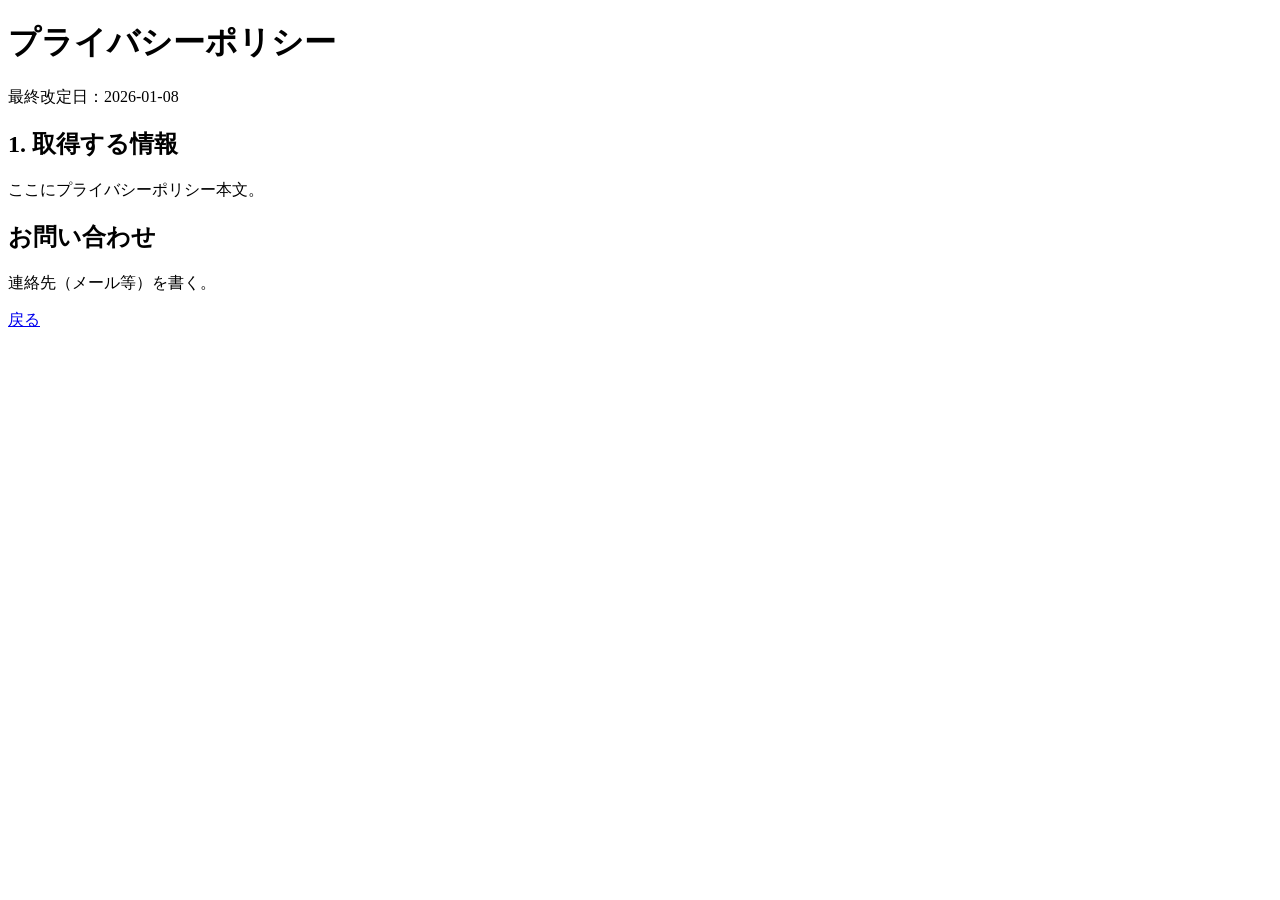
==== privacy.html @ bd1b7982 "プライバシーポリシー" ====
<!doctype html>
<html lang="ja">
<head>
  <meta charset="utf-8" />
  <meta name="viewport" content="width=device-width,initial-scale=1" />
  <title>プライバシーポリシー</title>
</head>
<body>
  <h1>プライバシーポリシー</h1>
  <p>最終改定日：2026-01-08</p>

  <h2>1. 取得する情報</h2>
  <p>ここにプライバシーポリシー本文。</p>

  <h2>お問い合わせ</h2>
  <p>連絡先（メール等）を書く。</p>

  <p><a href="./index.html">戻る</a></p>
</body>
</html>
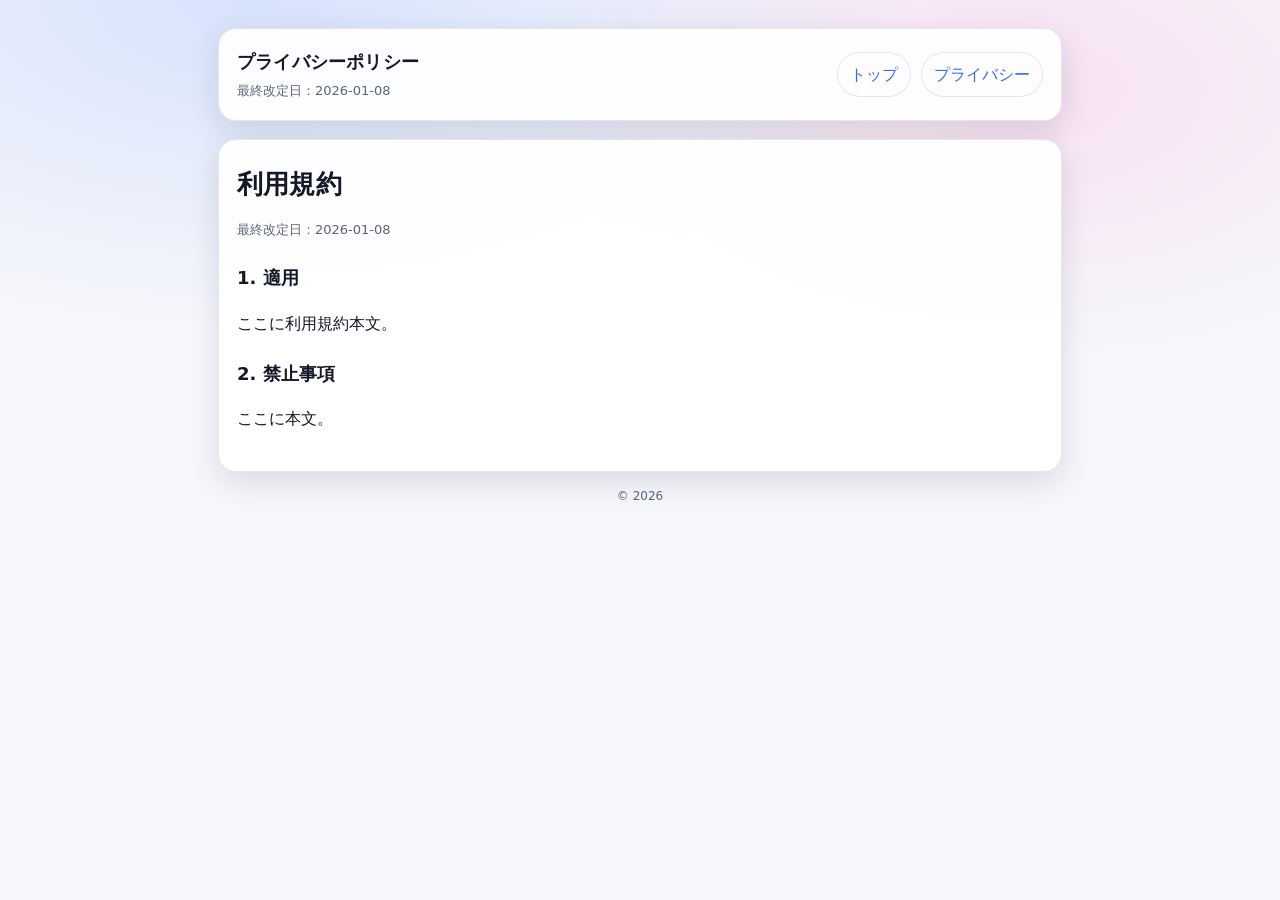
==== commit 7dfd7575: "プライバシーポリシー" ====
--- a/privacy.html
+++ b/privacy.html
@@ -4,17 +4,33 @@
   <meta charset="utf-8" />
   <meta name="viewport" content="width=device-width,initial-scale=1" />
   <title>プライバシーポリシー</title>
+  <link rel="stylesheet" href="./style.css">
 </head>
 <body>
-  <h1>プライバシーポリシー</h1>
-  <p>最終改定日：2026-01-08</p>
+  <div class="container">
+    <div class="header">
+      <div class="brand">
+        <div class="title">プライバシーポリシー</div>
+        <div class="subtitle">最終改定日：2026-01-08</div>
+      </div>
+      <div class="nav">
+        <a href="./index.html">トップ</a>
+        <a href="./privacy.html">プライバシー</a>
+      </div>
+    </div>
 
-  <h2>1. 取得する情報</h2>
-  <p>ここにプライバシーポリシー本文。</p>
+    <div class="main">
+      <h1>利用規約</h1>
+      <p class="muted">最終改定日：2026-01-08</p>
 
-  <h2>お問い合わせ</h2>
-  <p>連絡先（メール等）を書く。</p>
+      <h2>1. 適用</h2>
+      <p>ここに利用規約本文。</p>
 
-  <p><a href="./index.html">戻る</a></p>
+      <h2>2. 禁止事項</h2>
+      <p>ここに本文。</p>
+    </div>
+
+    <div class="footer">© 2026</div>
+  </div>
 </body>
 </html>
--- a/style.css
+++ b/style.css
@@ -0,0 +1,123 @@
+:root{
+  --bg:#0b1020;
+  --card:#111a33;
+  --text:#e9ecf5;
+  --muted:#aeb7d6;
+  --line:rgba(255,255,255,.10);
+  --accent:#7aa2ff;
+  --shadow:0 10px 30px rgba(0,0,0,.35);
+  --radius:18px;
+}
+
+/* ユーザーがライトモード希望なら自動で切り替え */
+@media (prefers-color-scheme: light){
+  :root{
+    --bg:#f6f7fb;
+    --card:#ffffff;
+    --text:#141827;
+    --muted:#5c647a;
+    --line:rgba(20,24,39,.10);
+    --accent:#2f6bff;
+    --shadow:0 10px 30px rgba(20,24,39,.12);
+  }
+}
+
+*{ box-sizing:border-box; }
+html,body{ height:100%; }
+
+body{
+  margin:0;
+  font-family: system-ui, -apple-system, "Segoe UI", Roboto, "Noto Sans JP", sans-serif;
+  line-height:1.7;
+  background: radial-gradient(1200px 600px at 20% 0%, rgba(122,162,255,.25), transparent 55%),
+              radial-gradient(900px 500px at 80% 10%, rgba(255,122,198,.18), transparent 55%),
+              var(--bg);
+  color:var(--text);
+}
+
+a{ color:var(--accent); text-decoration:none; }
+a:hover{ text-decoration:underline; }
+
+.container{
+  max-width: 880px;
+  margin: 0 auto;
+  padding: 28px 18px 56px;
+}
+
+.header{
+  display:flex;
+  align-items:center;
+  justify-content:space-between;
+  gap:14px;
+  padding: 18px 18px;
+  border:1px solid var(--line);
+  background: color-mix(in srgb, var(--card) 92%, transparent);
+  border-radius: var(--radius);
+  box-shadow: var(--shadow);
+}
+
+.brand{
+  display:flex;
+  flex-direction:column;
+  gap:2px;
+}
+.brand .title{
+  font-size: 18px;
+  font-weight: 700;
+  letter-spacing:.2px;
+}
+.brand .subtitle{
+  font-size: 13px;
+  color: var(--muted);
+}
+
+.nav{
+  display:flex;
+  gap:10px;
+  flex-wrap:wrap;
+}
+.nav a{
+  padding: 8px 12px;
+  border-radius: 999px;
+  border:1px solid var(--line);
+  background: rgba(255,255,255,.04);
+}
+
+.main{
+  margin-top: 18px;
+  padding: 22px 18px;
+  border:1px solid var(--line);
+  background: color-mix(in srgb, var(--card) 92%, transparent);
+  border-radius: var(--radius);
+  box-shadow: var(--shadow);
+}
+
+h1{
+  margin: 0 0 10px;
+  font-size: 26px;
+  letter-spacing:.2px;
+}
+h2{
+  margin: 22px 0 8px;
+  font-size: 18px;
+}
+p, li{
+  color: var(--text);
+}
+.muted{
+  color: var(--muted);
+  font-size: 13px;
+}
+
+hr{
+  border:0;
+  border-top:1px solid var(--line);
+  margin: 20px 0;
+}
+
+.footer{
+  margin-top: 14px;
+  color: var(--muted);
+  font-size: 12px;
+  text-align:center;
+}
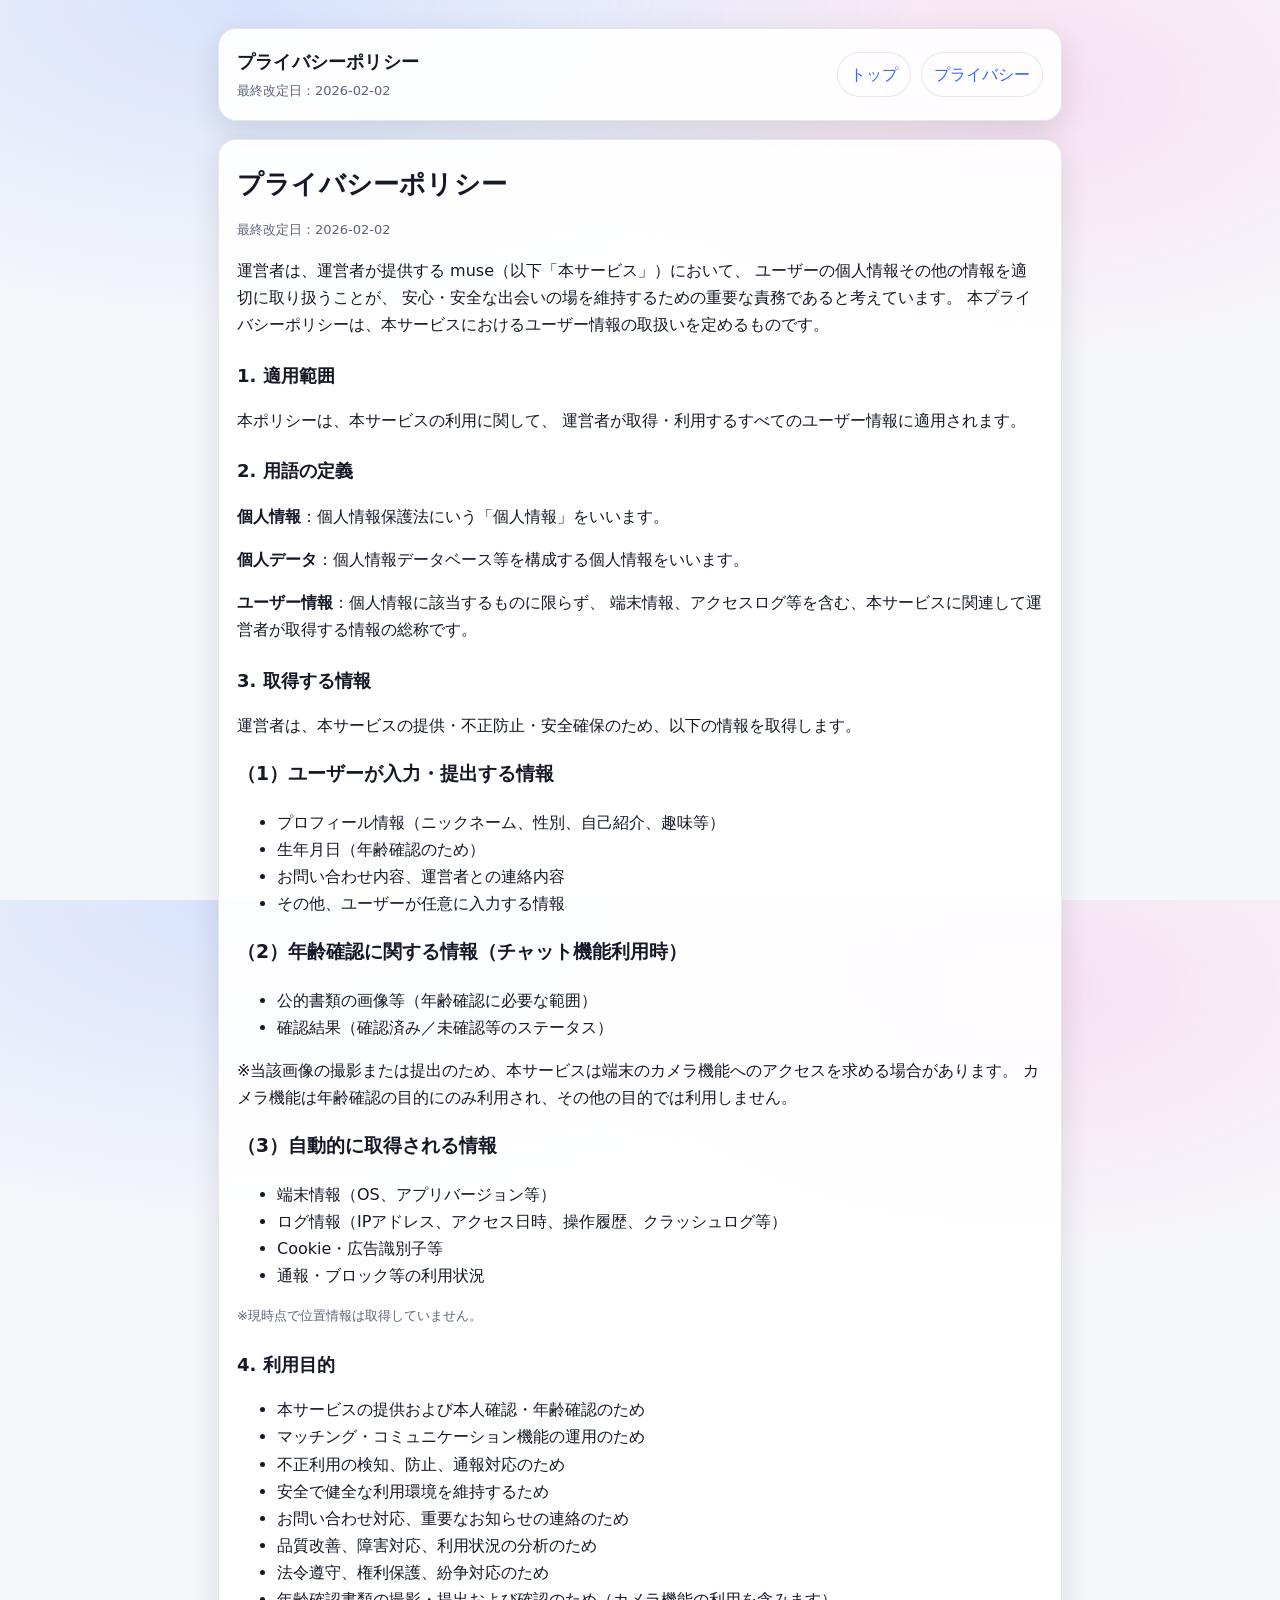
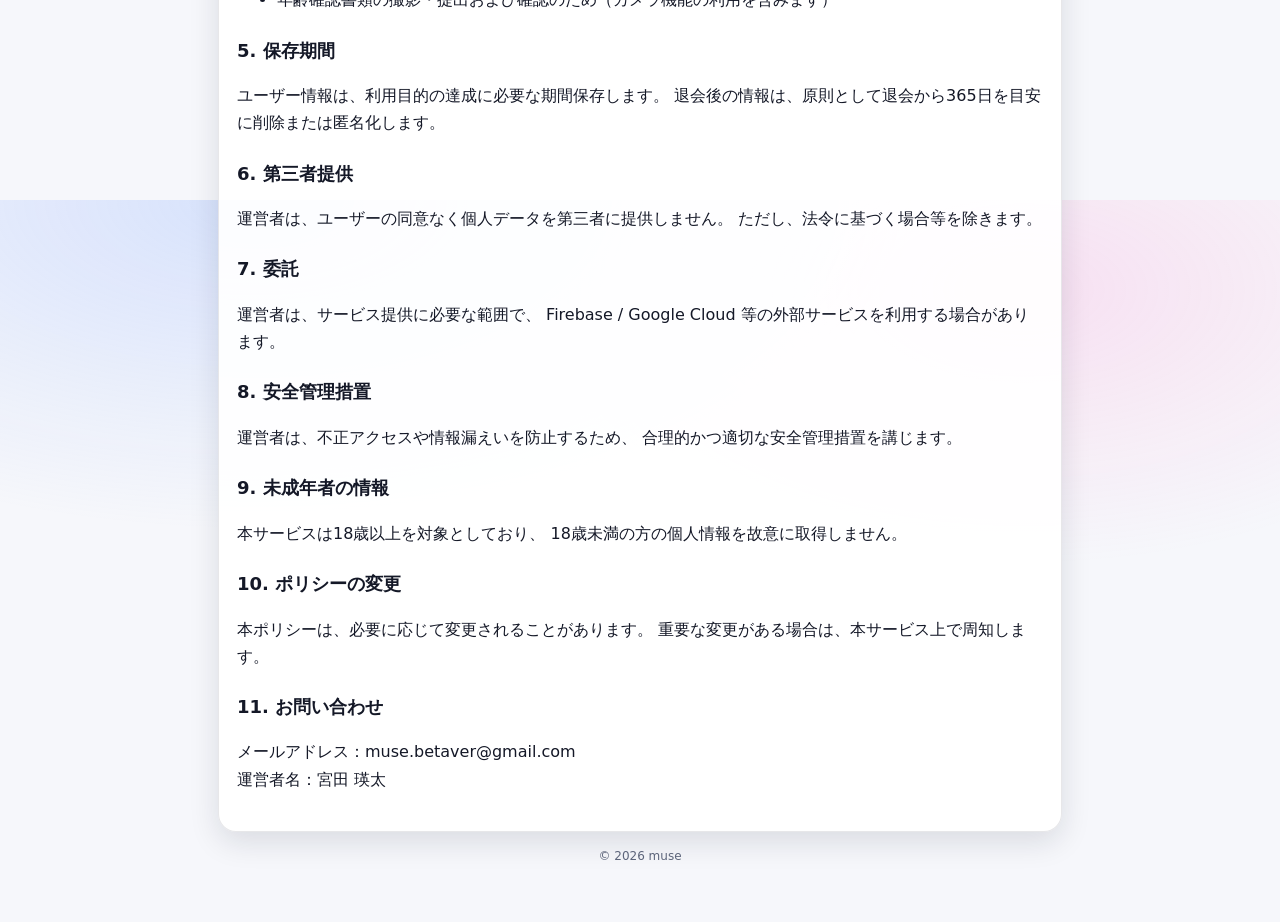
==== commit dbd30ea5: "プライバシーポリシーの内容を変更" ====
--- a/privacy.html
+++ b/privacy.html
@@ -11,7 +11,7 @@
     <div class="header">
       <div class="brand">
         <div class="title">プライバシーポリシー</div>
-        <div class="subtitle">最終改定日：2026-01-08</div>
+        <div class="subtitle">最終改定日：2026-02-02</div>
       </div>
       <div class="nav">
         <a href="./index.html">トップ</a>
@@ -20,17 +20,119 @@
     </div>
 
     <div class="main">
-      <h1>利用規約</h1>
-      <p class="muted">最終改定日：2026-01-08</p>
+      <h1>プライバシーポリシー</h1>
+      <p class="muted">最終改定日：2026-02-02</p>
 
-      <h2>1. 適用</h2>
-      <p>ここに利用規約本文。</p>
+      <p>
+        運営者は、運営者が提供する muse（以下「本サービス」）において、
+        ユーザーの個人情報その他の情報を適切に取り扱うことが、
+        安心・安全な出会いの場を維持するための重要な責務であると考えています。
+        本プライバシーポリシーは、本サービスにおけるユーザー情報の取扱いを定めるものです。
+      </p>
 
-      <h2>2. 禁止事項</h2>
-      <p>ここに本文。</p>
+      <h2>1. 適用範囲</h2>
+      <p>
+        本ポリシーは、本サービスの利用に関して、
+        運営者が取得・利用するすべてのユーザー情報に適用されます。
+      </p>
+
+      <h2>2. 用語の定義</h2>
+      <p><strong>個人情報</strong>：個人情報保護法にいう「個人情報」をいいます。</p>
+      <p><strong>個人データ</strong>：個人情報データベース等を構成する個人情報をいいます。</p>
+      <p>
+        <strong>ユーザー情報</strong>：個人情報に該当するものに限らず、
+        端末情報、アクセスログ等を含む、本サービスに関連して運営者が取得する情報の総称です。
+      </p>
+
+      <h2>3. 取得する情報</h2>
+      <p>運営者は、本サービスの提供・不正防止・安全確保のため、以下の情報を取得します。</p>
+
+      <h3>（1）ユーザーが入力・提出する情報</h3>
+      <ul>
+        <li>プロフィール情報（ニックネーム、性別、自己紹介、趣味等）</li>
+        <li>生年月日（年齢確認のため）</li>
+        <li>お問い合わせ内容、運営者との連絡内容</li>
+        <li>その他、ユーザーが任意に入力する情報</li>
+      </ul>
+
+      <h3>（2）年齢確認に関する情報（チャット機能利用時）</h3>
+      <ul>
+        <li>公的書類の画像等（年齢確認に必要な範囲）</li>
+        <li>確認結果（確認済み／未確認等のステータス）</li>
+      </ul>
+      <p>
+        ※当該画像の撮影または提出のため、本サービスは端末のカメラ機能へのアクセスを求める場合があります。
+        カメラ機能は年齢確認の目的にのみ利用され、その他の目的では利用しません。
+      </p>
+
+      <h3>（3）自動的に取得される情報</h3>
+      <ul>
+        <li>端末情報（OS、アプリバージョン等）</li>
+        <li>ログ情報（IPアドレス、アクセス日時、操作履歴、クラッシュログ等）</li>
+        <li>Cookie・広告識別子等</li>
+        <li>通報・ブロック等の利用状況</li>
+      </ul>
+      <p class="muted">
+        ※現時点で位置情報は取得していません。
+      </p>
+
+      <h2>4. 利用目的</h2>
+      <ul>
+        <li>本サービスの提供および本人確認・年齢確認のため</li>
+        <li>マッチング・コミュニケーション機能の運用のため</li>
+        <li>不正利用の検知、防止、通報対応のため</li>
+        <li>安全で健全な利用環境を維持するため</li>
+        <li>お問い合わせ対応、重要なお知らせの連絡のため</li>
+        <li>品質改善、障害対応、利用状況の分析のため</li>
+        <li>法令遵守、権利保護、紛争対応のため</li>
+        <li>年齢確認書類の撮影・提出および確認のため（カメラ機能の利用を含みます）</li>
+      </ul>
+
+      <h2>5. 保存期間</h2>
+      <p>
+        ユーザー情報は、利用目的の達成に必要な期間保存します。
+        退会後の情報は、原則として退会から365日を目安に削除または匿名化します。
+      </p>
+
+      <h2>6. 第三者提供</h2>
+      <p>
+        運営者は、ユーザーの同意なく個人データを第三者に提供しません。
+        ただし、法令に基づく場合等を除きます。
+      </p>
+
+      <h2>7. 委託</h2>
+      <p>
+        運営者は、サービス提供に必要な範囲で、
+        Firebase / Google Cloud 等の外部サービスを利用する場合があります。
+      </p>
+
+      <h2>8. 安全管理措置</h2>
+      <p>
+        運営者は、不正アクセスや情報漏えいを防止するため、
+        合理的かつ適切な安全管理措置を講じます。
+      </p>
+
+      <h2>9. 未成年者の情報</h2>
+      <p>
+        本サービスは18歳以上を対象としており、
+        18歳未満の方の個人情報を故意に取得しません。
+      </p>
+
+      <h2>10. ポリシーの変更</h2>
+      <p>
+        本ポリシーは、必要に応じて変更されることがあります。
+        重要な変更がある場合は、本サービス上で周知します。
+      </p>
+
+      <h2>11. お問い合わせ</h2>
+      <p>
+        メールアドレス：muse.betaver@gmail.com<br>
+        運営者名：宮田 瑛太
+      </p>
     </div>
 
-    <div class="footer">© 2026</div>
+    <div class="footer">© 2026 muse</div>
   </div>
 </body>
 </html>
+
